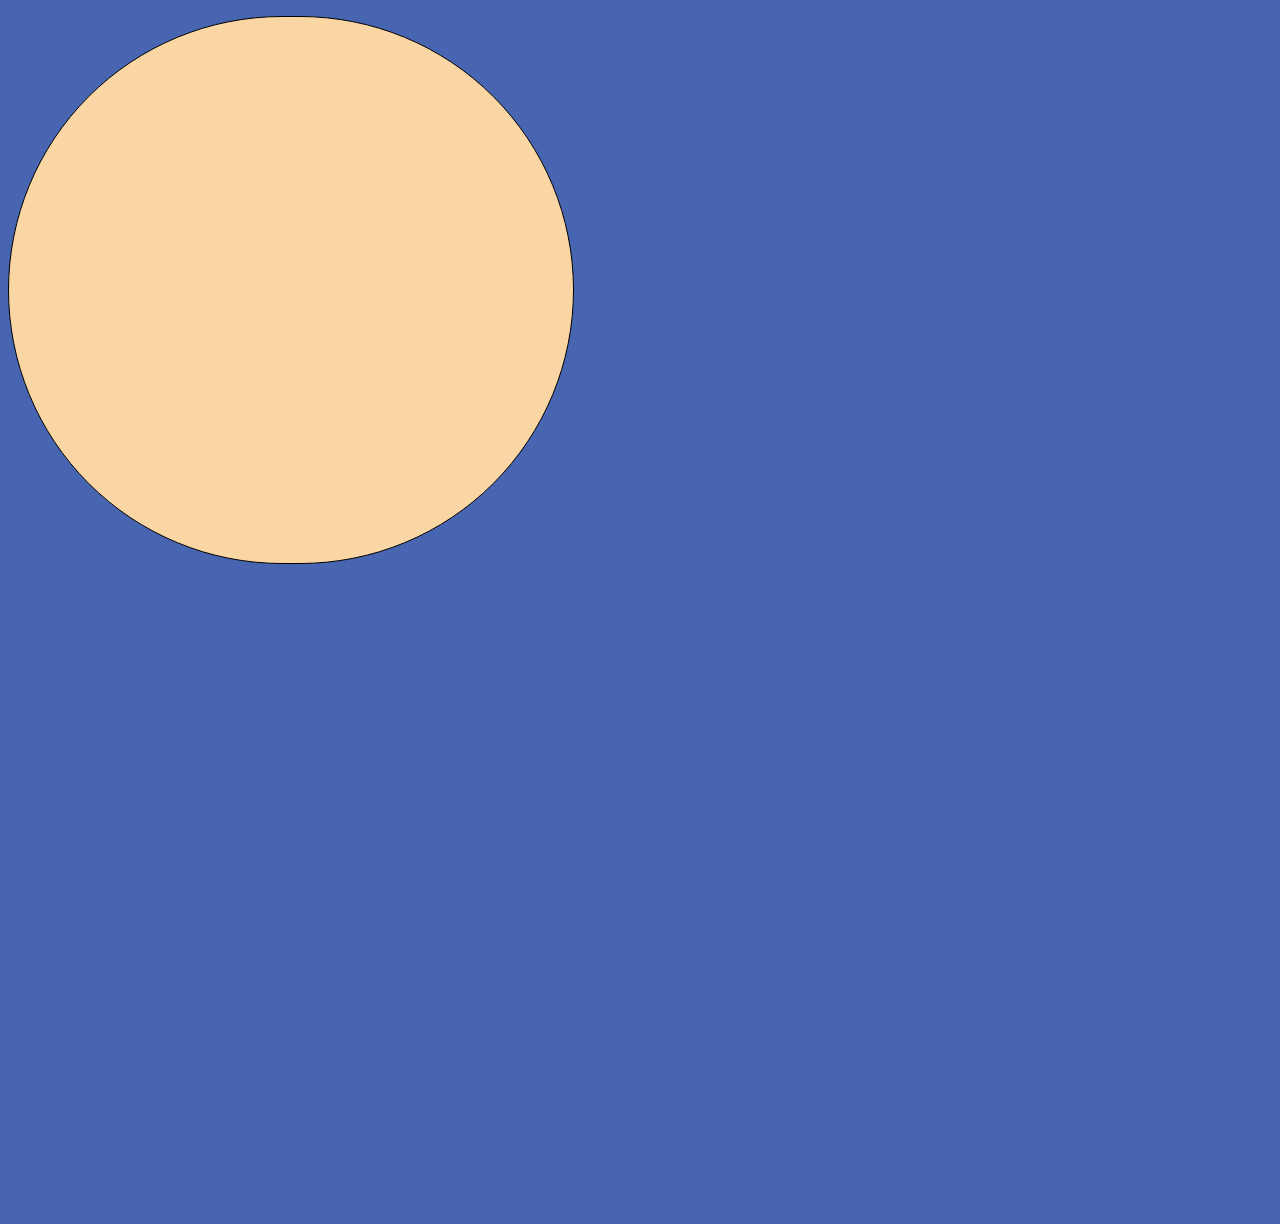
==== index.html @ f30b5274 "updated" ====
<!DOCTYPE html>
<html lang="en">

<head>
    <meta charset="UTF-8">
    <meta http-equiv="X-UA-Compatible" content="IE=edge">
    <meta name="viewport" content="width=device-width, initial-scale=1.0">
    <link rel="stylesheet" href="index.css">
    <title>Document</title>
</head>

<body>
    <p class="circle"></p>

    <script src="index.js"></script>
</body>

</html>
---- index.css ----
body {
    background: #4865B1;
    height: 1200px;
    width: 1600px;
    border-radius: 0px;
    position: relative;
}

.circle {
    background: #F9D6A3;
    height: 548px;
    width: 566px;
    border-radius: 320px;
    border: 1px solid #000000;
    box-sizing: border-box;
    border-radius: 330px;
}
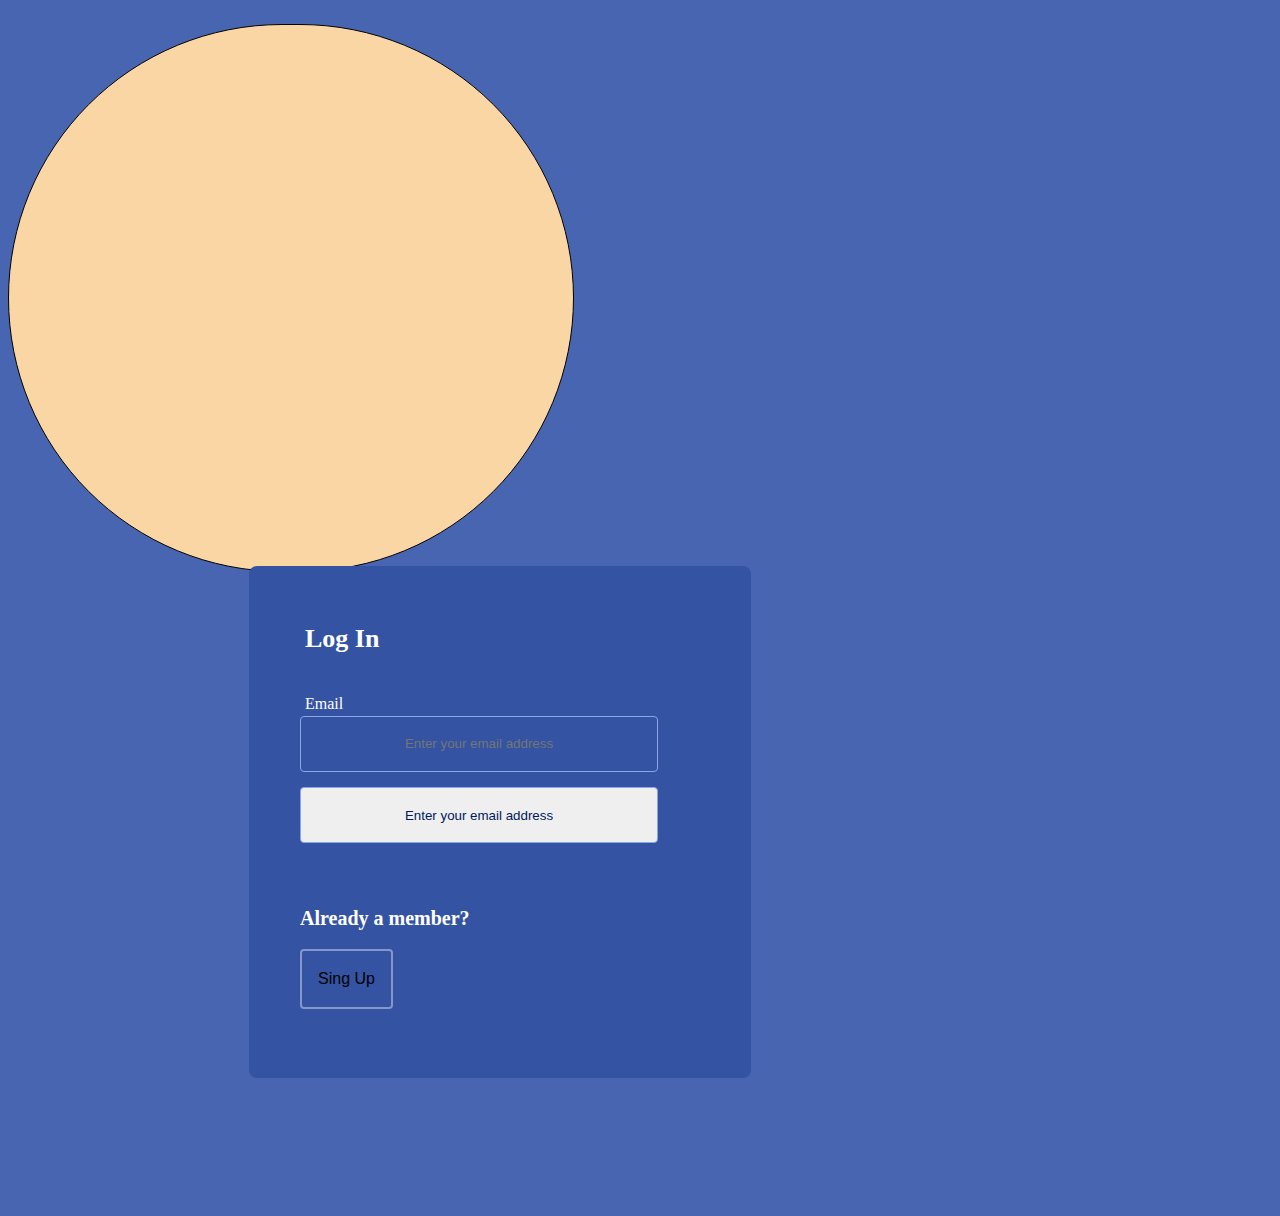
==== commit f4736c24: "log in" ====
--- a/index.html
+++ b/index.html
@@ -11,6 +11,22 @@
 
 <body>
     <p class="circle"></p>
+    <div class="container">
+
+        <h1 class="log-in">Log In</h1>
+        <form action="">
+
+            <p class="email">Email</p>
+            <input type="email" class="email-in" placeholder="Enter your email address" name="email">
+            <button class="email-in">Enter your email address</button>
+
+            <div class="sign">
+                <h2>Already a member?</h2>
+                <button class="sign-up">Sing Up</button>
+            </div>
+        </form>
+    </div>
+
 
     <script src="index.js"></script>
 </body>
--- a/index.css
+++ b/index.css
@@ -1,17 +1,109 @@
-body {
-    background: #4865B1;
-    height: 1200px;
-    width: 1600px;
-    border-radius: 0px;
-    position: relative;
-}
-
-.circle {
-    background: #F9D6A3;
-    height: 548px;
-    width: 566px;
-    border-radius: 320px;
-    border: 1px solid #000000;
-    box-sizing: border-box;
-    border-radius: 330px;
-}+ body {
+     background: #4865B1;
+     height: 1200px;
+     width: 1600px;
+     border-radius: 0px;
+     position: relative;
+ }
+ 
+ .circle {
+     position: absolute;
+     background: #F9D6A3;
+     height: 548px;
+     width: 566px;
+     border-radius: 320px;
+     border: 1px solid #000000;
+     box-sizing: border-box;
+     border-radius: 330px;
+ }
+ 
+ .container {
+     display: flex;
+     flex-direction: column;
+     align-items: flex-start;
+     padding: 36px;
+     position: absolute;
+     width: 430px;
+     height: 440px;
+     left: 241px;
+     top: 558px;
+     background: #3453A3;
+     border-radius: 8px;
+     font-family: Poppins;
+     font-style: normal;
+     font-weight: normal;
+ }
+ 
+ .log-in {
+     color: #FFFFFF;
+     font-weight: bold;
+     font-size: 26px;
+     line-height: 39px;
+     margin-left: 20px;
+ }
+ 
+ form {
+     padding: 0px;
+     position: static;
+     width: 358px;
+     height: 308px;
+     left: 36px;
+     top: 96px;
+ }
+ 
+ p.email {
+     width: 444px;
+     height: 24px;
+     left: 0px;
+     top: 0px;
+     font-size: 16px;
+     line-height: 24px;
+     color: #FFFFFF;
+     margin-left: 20px;
+     margin-bottom: 0px;
+ }
+ 
+ .email-in {
+     padding: 20px;
+     width: 100%;
+     height: 56px;
+     border: 1px solid #8CA5E6;
+     box-sizing: border-box;
+     border-radius: 4px;
+     margin: 0px 15px;
+     text-align: center;
+ }
+ 
+ input.email-in {
+     background-color: #3453A3;
+     color: #FFFFFF;
+ }
+ 
+ button.email-in {
+     color: #001A5C;
+     margin-top: 15px;
+ }
+ 
+ .sign {
+     padding: 0px;
+     margin-left: 15px;
+     margin-top: 60px;
+ }
+ 
+ .sign-up {
+     padding: 16px;
+     position: static;
+     border: 2px solid rgba(255, 255, 255, 0.4);
+     box-sizing: border-box;
+     border-radius: 4px;
+     font-size: 16px;
+     line-height: 24px;
+     background: #3453A3;
+ }
+ 
+ h2 {
+     font-weight: bold;
+     font-size: 20px;
+     line-height: 30px;
+     color: #FFFFFF;
+ }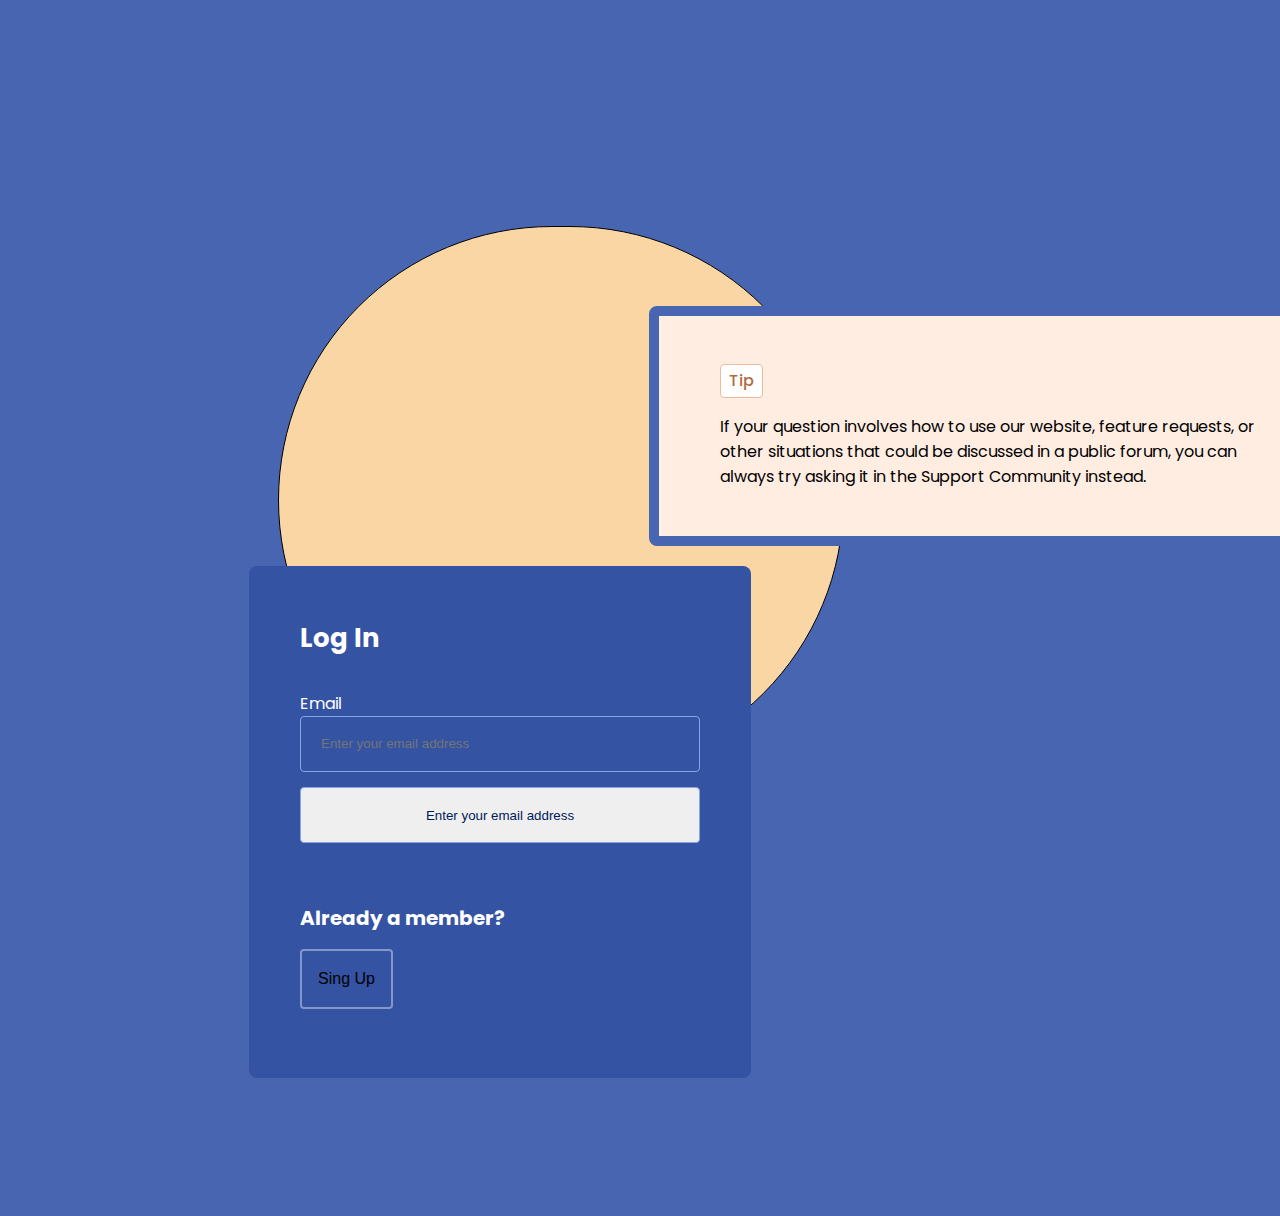
==== commit 88b46011: "tip" ====
--- a/index.html
+++ b/index.html
@@ -5,6 +5,9 @@
     <meta charset="UTF-8">
     <meta http-equiv="X-UA-Compatible" content="IE=edge">
     <meta name="viewport" content="width=device-width, initial-scale=1.0">
+    <style>
+        @import url('https://fonts.googleapis.com/css2?family=Poppins:wght@200&display=swap');
+    </style>
     <link rel="stylesheet" href="index.css">
     <title>Document</title>
 </head>
@@ -24,6 +27,16 @@
                 <h2>Already a member?</h2>
                 <button class="sign-up">Sing Up</button>
             </div>
+            <div class="tip-container">
+                <section>
+                    <p class="tip">Tip</p>
+                    <p class="tip-p">If your question involves how to use our website, feature requests, or
+                        <br> other situations that could be discussed in a public forum, you can
+                        <br> always try asking it in the Support Community instead. </p>
+                </section>
+                <button class="tip-btn">Ok,got it.</button>
+            </div>
+
         </form>
     </div>
 
--- a/index.css
+++ b/index.css
@@ -1,9 +1,16 @@
+ * {
+     padding: 0px;
+ }
+ 
  body {
      background: #4865B1;
      height: 1200px;
      width: 1600px;
      border-radius: 0px;
      position: relative;
+     font-family: Poppins;
+     font-style: normal;
+     font-weight: normal;
  }
  
  .circle {
@@ -15,6 +22,8 @@
      border: 1px solid #000000;
      box-sizing: border-box;
      border-radius: 330px;
+     left: 270px;
+     top: 202px;
  }
  
  .container {
@@ -29,9 +38,6 @@
      top: 558px;
      background: #3453A3;
      border-radius: 8px;
-     font-family: Poppins;
-     font-style: normal;
-     font-weight: normal;
  }
  
  .log-in {
@@ -39,13 +45,12 @@
      font-weight: bold;
      font-size: 26px;
      line-height: 39px;
-     margin-left: 20px;
+     margin-left: 15px;
  }
  
  form {
-     padding: 0px;
      position: static;
-     width: 358px;
+     width: 400px;
      height: 308px;
      left: 36px;
      top: 96px;
@@ -54,12 +59,10 @@
  p.email {
      width: 444px;
      height: 24px;
-     left: 0px;
-     top: 0px;
      font-size: 16px;
      line-height: 24px;
      color: #FFFFFF;
-     margin-left: 20px;
+     margin-left: 15px;
      margin-bottom: 0px;
  }
  
@@ -71,7 +74,6 @@
      box-sizing: border-box;
      border-radius: 4px;
      margin: 0px 15px;
-     text-align: center;
  }
  
  input.email-in {
@@ -82,6 +84,7 @@
  button.email-in {
      color: #001A5C;
      margin-top: 15px;
+     text-align: center;
  }
  
  .sign {
@@ -106,4 +109,57 @@
      font-size: 20px;
      line-height: 30px;
      color: #FFFFFF;
+ }
+ 
+ .tip-container {
+     display: flex;
+     flex-direction: row;
+     justify-content: center;
+     align-items: center;
+     padding: 60px;
+     position: absolute;
+     width: 816px;
+     height: 240px;
+     background: #FFEDE2;
+     border: 10px solid #4865B1;
+     box-sizing: border-box;
+     border-radius: 8px;
+     left: 400px;
+     top: -260px;
+ }
+ 
+ section {
+     display: flex;
+     flex-direction: column;
+     align-items: flex-start;
+     padding: 0px;
+     position: static;
+     width: 574px;
+     left: 60px;
+     top: 60px;
+ }
+ 
+ .tip {
+     font-weight: 500;
+     font-size: 16px;
+     line-height: 24px;
+     color: #AF6C43;
+     padding: 4px 8px;
+     background: #FFFFFF;
+     border: 1px solid #EDBB9C;
+     box-sizing: border-box;
+     border-radius: 4px;
+ }
+ 
+ .tip-p {
+     margin-top: 0px;
+ }
+ 
+ .tip-btn {
+     padding: 16px;
+     background: #3453A3;
+     border-radius: 4px;
+     font-size: 16px;
+     line-height: 24px;
+     color: #FFFFFF
  }